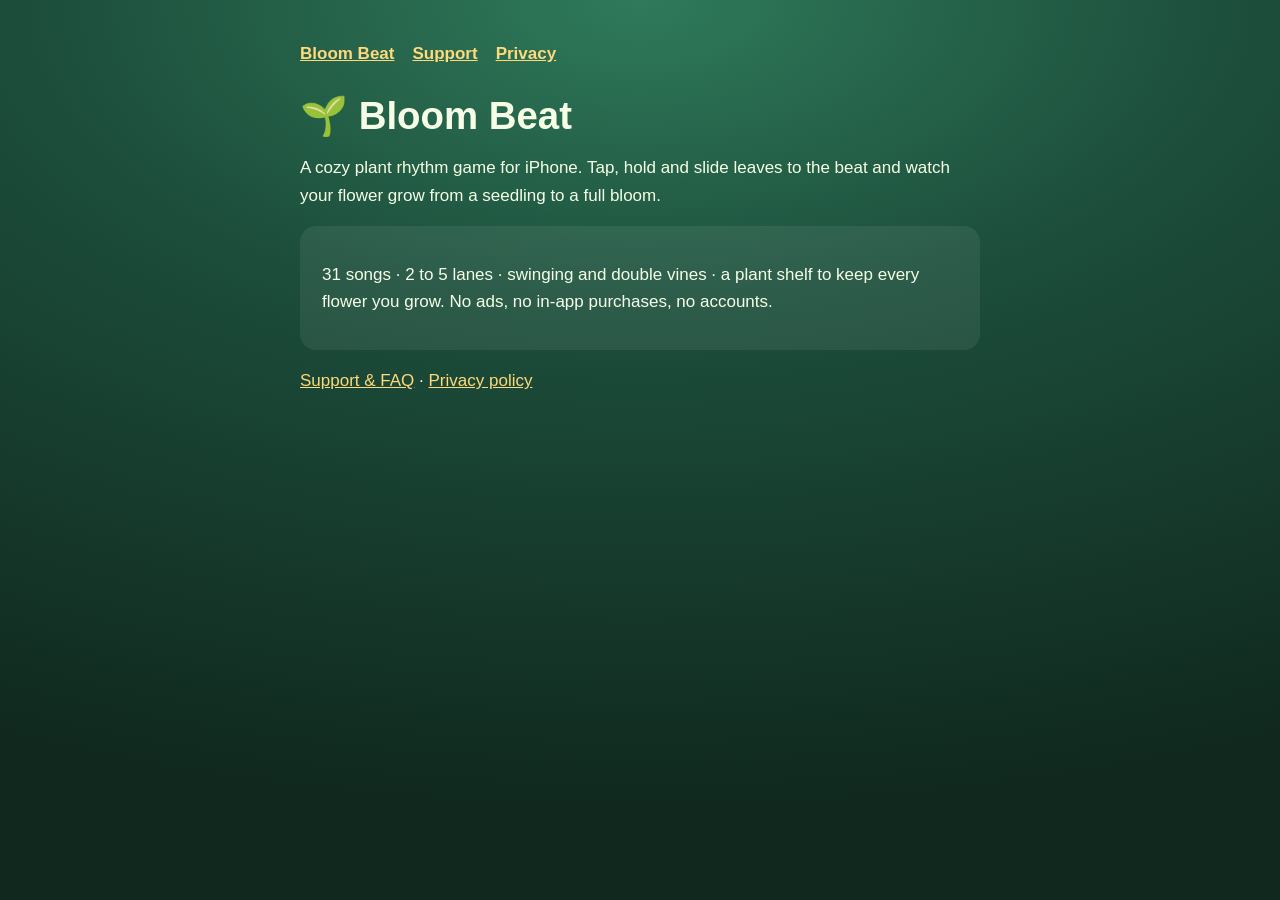
==== docs/index.html @ 01aa15d1 "Fix support and privacy pages Co-Authored-By: Claude Sonnet 5.5 <noreply@anthropic.com> Claude-Sessi" ====
<!doctype html><html lang="en"><head><meta charset="utf-8"><meta name="viewport" content="width=device-width,initial-scale=1">
<title>Bloom Beat</title>
<style>
:root{--bg:#10281e;--ink:#f6ffe6;--muted:#c4e8c4;--accent:#ffd97a}
*{box-sizing:border-box}
body{margin:0;background:radial-gradient(120% 90% at 50% 0%,#2f7a5a 0%,#1c4d3b 40%,#10281e 100%) fixed;background-color:#10281e;color:var(--ink);
font:17px/1.6 -apple-system,BlinkMacSystemFont,"Segoe UI",Roboto,Helvetica,Arial,sans-serif}
main{max-width:720px;margin:0 auto;padding:40px 20px 80px}
nav{display:flex;gap:18px;margin-bottom:28px;font-weight:700}
a{color:var(--accent)}
h1{font-size:2.4rem;line-height:1.1;margin:.2em 0 .4em}
h2{margin-top:1.8em;color:var(--accent)}
.card{background:rgba(255,255,255,.07);border-radius:16px;padding:18px 22px;margin:16px 0}
.muted{color:var(--muted)}
</style></head><body><main>
<nav><a href="index.html">Bloom Beat</a><a href="support.html">Support</a><a href="privacy.html">Privacy</a></nav>
<h1>🌱 Bloom Beat</h1>
<p>A cozy plant rhythm game for iPhone. Tap, hold and slide leaves to the beat and watch your flower grow from a seedling to a full bloom.</p>
<div class="card"><p>31 songs · 2 to 5 lanes · swinging and double vines · a plant shelf to keep every flower you grow. No ads, no in-app purchases, no accounts.</p></div>
<p><a href="support.html">Support &amp; FAQ</a> · <a href="privacy.html">Privacy policy</a></p></main></body></html>
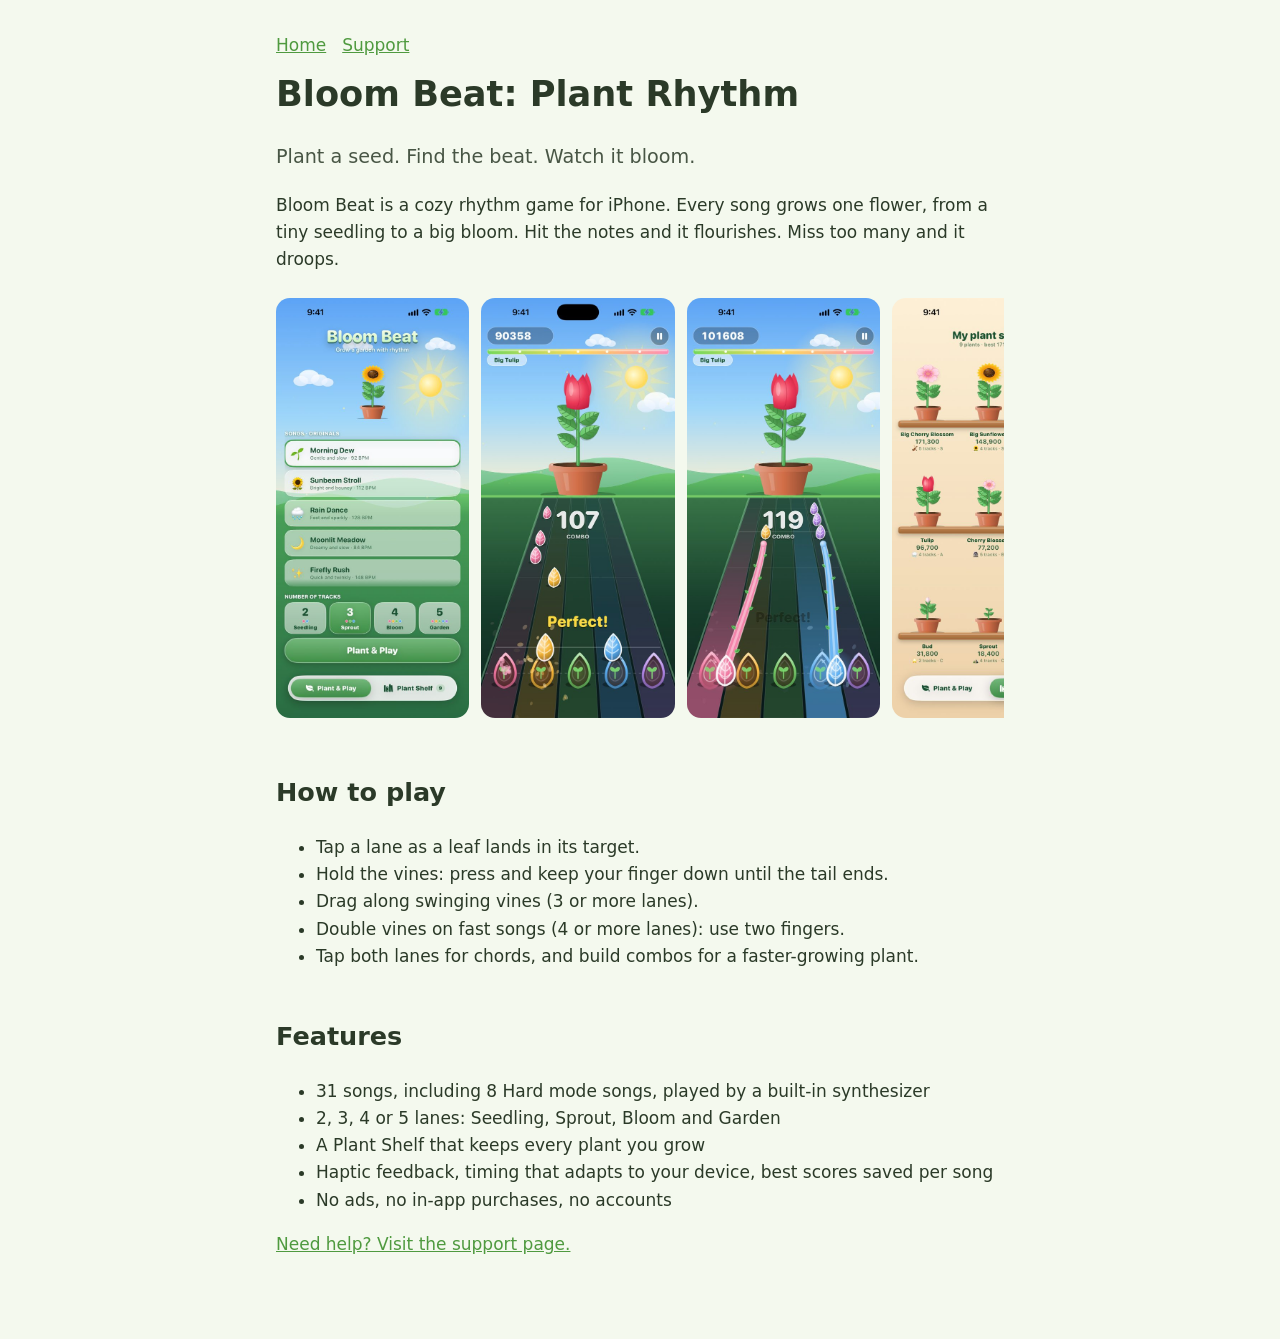
==== commit 5749514d: "Add GitHub Pages site for App Store support and marketing URLs Co-Authored-By: Claude Sonnet 5.5 <no" ====
--- a/docs/index.html
+++ b/docs/index.html
@@ -1,20 +1,34 @@
-<!doctype html><html lang="en"><head><meta charset="utf-8"><meta name="viewport" content="width=device-width,initial-scale=1">
-<title>Bloom Beat</title>
-<style>
-:root{--bg:#10281e;--ink:#f6ffe6;--muted:#c4e8c4;--accent:#ffd97a}
-*{box-sizing:border-box}
-body{margin:0;background:radial-gradient(120% 90% at 50% 0%,#2f7a5a 0%,#1c4d3b 40%,#10281e 100%) fixed;background-color:#10281e;color:var(--ink);
-font:17px/1.6 -apple-system,BlinkMacSystemFont,"Segoe UI",Roboto,Helvetica,Arial,sans-serif}
-main{max-width:720px;margin:0 auto;padding:40px 20px 80px}
-nav{display:flex;gap:18px;margin-bottom:28px;font-weight:700}
-a{color:var(--accent)}
-h1{font-size:2.4rem;line-height:1.1;margin:.2em 0 .4em}
-h2{margin-top:1.8em;color:var(--accent)}
-.card{background:rgba(255,255,255,.07);border-radius:16px;padding:18px 22px;margin:16px 0}
-.muted{color:var(--muted)}
-</style></head><body><main>
-<nav><a href="index.html">Bloom Beat</a><a href="support.html">Support</a><a href="privacy.html">Privacy</a></nav>
-<h1>🌱 Bloom Beat</h1>
-<p>A cozy plant rhythm game for iPhone. Tap, hold and slide leaves to the beat and watch your flower grow from a seedling to a full bloom.</p>
-<div class="card"><p>31 songs · 2 to 5 lanes · swinging and double vines · a plant shelf to keep every flower you grow. No ads, no in-app purchases, no accounts.</p></div>
-<p><a href="support.html">Support &amp; FAQ</a> · <a href="privacy.html">Privacy policy</a></p></main></body></html>
+<!doctype html>
+<html lang="en"><head><meta charset="utf-8"><meta name="viewport" content="width=device-width,initial-scale=1">
+<title>Bloom Beat: Plant Rhythm</title>
+<meta name="description" content="A cozy rhythm game for iPhone where your plant is your health bar. Tap leaves, hold vines and grow a garden to the beat.">
+<link rel="stylesheet" href="style.css"></head><body><main>
+<nav><a href="index.html">Home</a><a href="support.html">Support</a></nav>
+<h1>Bloom Beat: Plant Rhythm</h1>
+<p class="tag">Plant a seed. Find the beat. Watch it bloom.</p>
+<p>Bloom Beat is a cozy rhythm game for iPhone. Every song grows one flower, from a tiny seedling to a big bloom. Hit the notes and it flourishes. Miss too many and it droops.</p>
+<div class="shots">
+<img src="img/01-menu.jpg" alt="Song list and lane picker">
+<img src="img/02-gameplay.jpg" alt="The 3D leaf track and a growing plant">
+<img src="img/03-double-vines.jpg" alt="Two vines held at once">
+<img src="img/04-shelf.jpg" alt="The Plant Shelf">
+<img src="img/05-results.jpg" alt="Results screen">
+</div>
+<h2>How to play</h2>
+<ul>
+<li>Tap a lane as a leaf lands in its target.</li>
+<li>Hold the vines: press and keep your finger down until the tail ends.</li>
+<li>Drag along swinging vines (3 or more lanes).</li>
+<li>Double vines on fast songs (4 or more lanes): use two fingers.</li>
+<li>Tap both lanes for chords, and build combos for a faster-growing plant.</li>
+</ul>
+<h2>Features</h2>
+<ul>
+<li>31 songs, including 8 Hard mode songs, played by a built-in synthesizer</li>
+<li>2, 3, 4 or 5 lanes: Seedling, Sprout, Bloom and Garden</li>
+<li>A Plant Shelf that keeps every plant you grow</li>
+<li>Haptic feedback, timing that adapts to your device, best scores saved per song</li>
+<li>No ads, no in-app purchases, no accounts</li>
+</ul>
+<p><a href="support.html">Need help? Visit the support page.</a></p>
+</main></body></html>
--- a/docs/style.css
+++ b/docs/style.css
@@ -0,0 +1,12 @@
+:root{--bg:#f4f9ee;--ink:#2b3a28;--accent:#4f9a3f;--card:#fff}
+@media(prefers-color-scheme:dark){:root{--bg:#182118;--ink:#e6f0df;--accent:#8fd37c;--card:#233023}}
+*{box-sizing:border-box}
+body{margin:0;background:var(--bg);color:var(--ink);font:17px/1.6 -apple-system,system-ui,sans-serif}
+main{max-width:760px;margin:0 auto;padding:32px 16px 64px}
+h1{font-size:2.2rem;margin:.2em 0}h2{margin-top:1.8em}
+a{color:var(--accent)}
+.tag{font-size:1.2rem;opacity:.85}
+.shots{display:flex;gap:12px;overflow-x:auto;padding:8px 0}
+.shots img{height:420px;width:auto;border-radius:14px;flex:none}
+.card{background:var(--card);border-radius:14px;padding:4px 20px 16px}
+nav a{margin-right:16px}
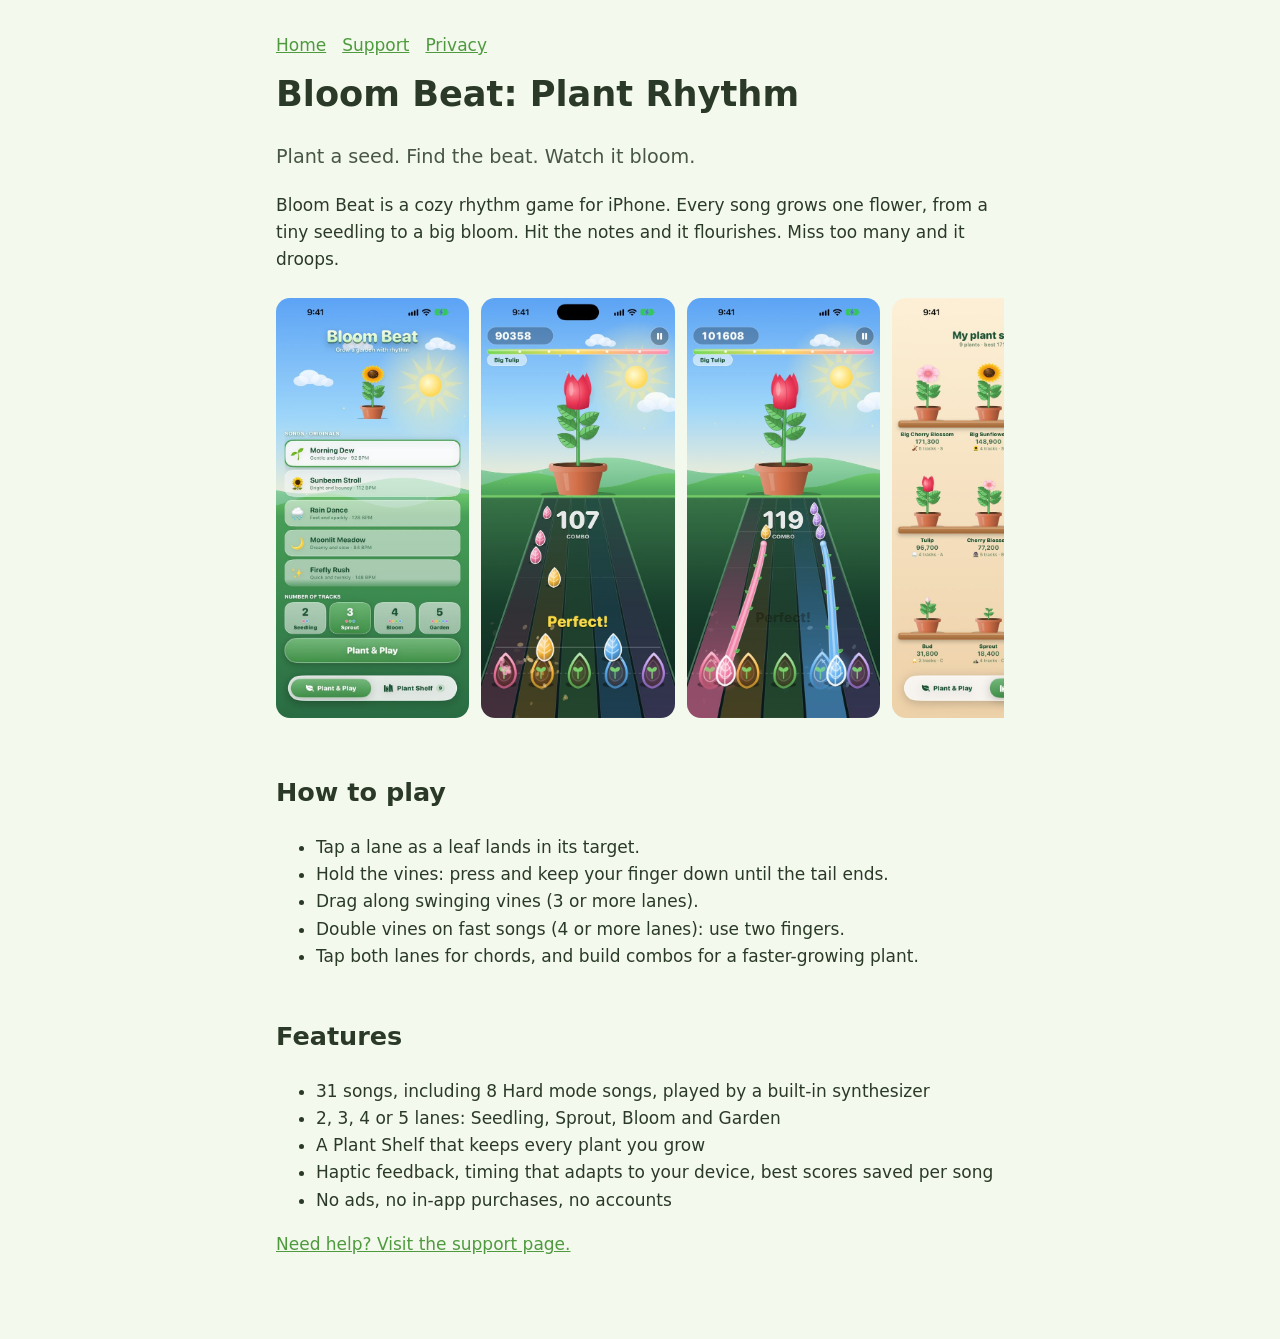
==== commit a943ef6f: "Add privacy policy page Co-Authored-By: Claude Sonnet 5.5 <noreply@anthropic.com> Claude-Session: ht" ====
--- a/docs/index.html
+++ b/docs/index.html
@@ -3,7 +3,7 @@
 <title>Bloom Beat: Plant Rhythm</title>
 <meta name="description" content="A cozy rhythm game for iPhone where your plant is your health bar. Tap leaves, hold vines and grow a garden to the beat.">
 <link rel="stylesheet" href="style.css"></head><body><main>
-<nav><a href="index.html">Home</a><a href="support.html">Support</a></nav>
+<nav><a href="index.html">Home</a><a href="support.html">Support</a><a href="privacy.html">Privacy</a></nav>
 <h1>Bloom Beat: Plant Rhythm</h1>
 <p class="tag">Plant a seed. Find the beat. Watch it bloom.</p>
 <p>Bloom Beat is a cozy rhythm game for iPhone. Every song grows one flower, from a tiny seedling to a big bloom. Hit the notes and it flourishes. Miss too many and it droops.</p>
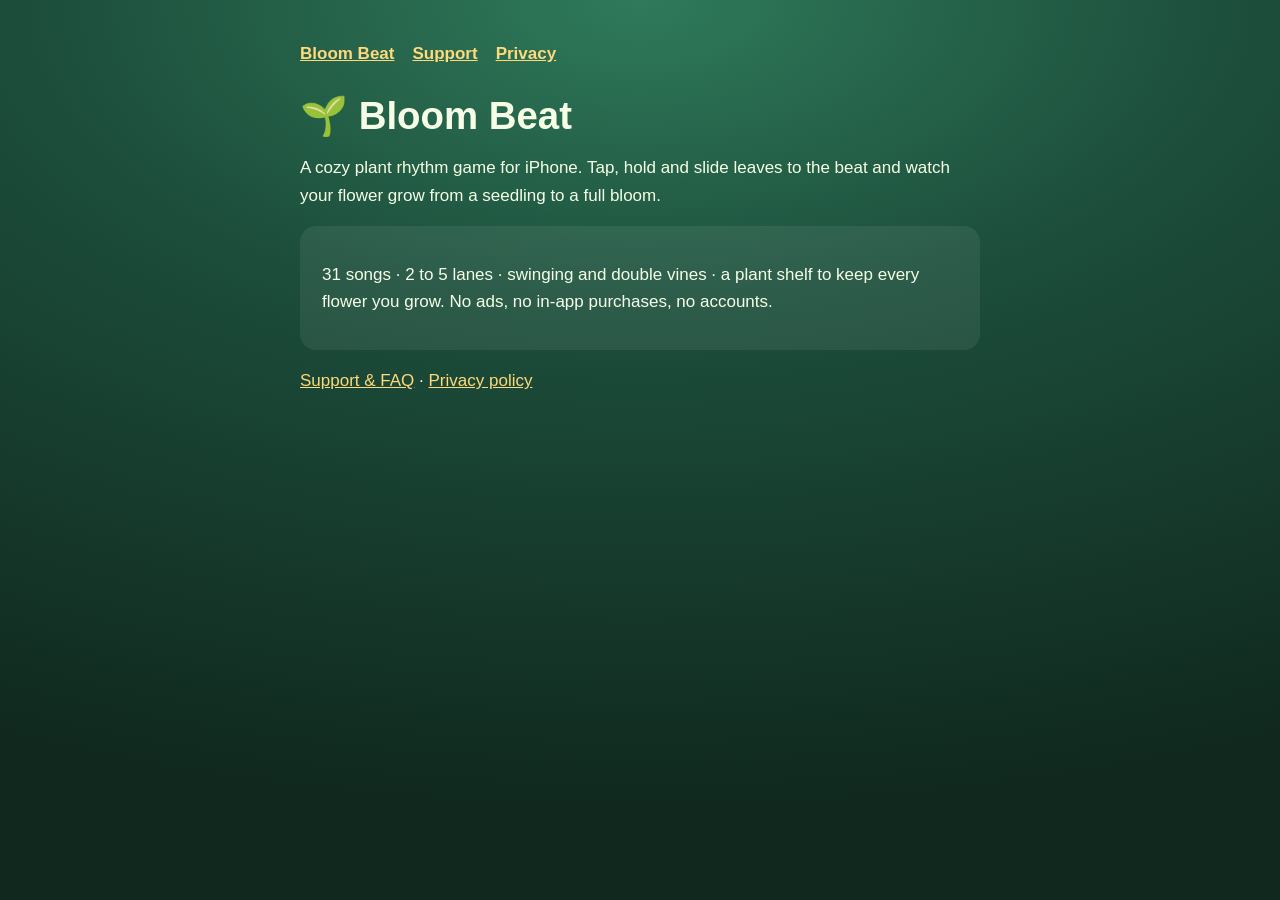
==== commit 6f39ffd7: "Merge pull request #4 from bshayler/app-store-marketing App store marketing" ====
--- a/docs/index.html
+++ b/docs/index.html
@@ -1,34 +1,20 @@
-<!doctype html>
-<html lang="en"><head><meta charset="utf-8"><meta name="viewport" content="width=device-width,initial-scale=1">
-<title>Bloom Beat: Plant Rhythm</title>
-<meta name="description" content="A cozy rhythm game for iPhone where your plant is your health bar. Tap leaves, hold vines and grow a garden to the beat.">
-<link rel="stylesheet" href="style.css"></head><body><main>
-<nav><a href="index.html">Home</a><a href="support.html">Support</a><a href="privacy.html">Privacy</a></nav>
-<h1>Bloom Beat: Plant Rhythm</h1>
-<p class="tag">Plant a seed. Find the beat. Watch it bloom.</p>
-<p>Bloom Beat is a cozy rhythm game for iPhone. Every song grows one flower, from a tiny seedling to a big bloom. Hit the notes and it flourishes. Miss too many and it droops.</p>
-<div class="shots">
-<img src="img/01-menu.jpg" alt="Song list and lane picker">
-<img src="img/02-gameplay.jpg" alt="The 3D leaf track and a growing plant">
-<img src="img/03-double-vines.jpg" alt="Two vines held at once">
-<img src="img/04-shelf.jpg" alt="The Plant Shelf">
-<img src="img/05-results.jpg" alt="Results screen">
-</div>
-<h2>How to play</h2>
-<ul>
-<li>Tap a lane as a leaf lands in its target.</li>
-<li>Hold the vines: press and keep your finger down until the tail ends.</li>
-<li>Drag along swinging vines (3 or more lanes).</li>
-<li>Double vines on fast songs (4 or more lanes): use two fingers.</li>
-<li>Tap both lanes for chords, and build combos for a faster-growing plant.</li>
-</ul>
-<h2>Features</h2>
-<ul>
-<li>31 songs, including 8 Hard mode songs, played by a built-in synthesizer</li>
-<li>2, 3, 4 or 5 lanes: Seedling, Sprout, Bloom and Garden</li>
-<li>A Plant Shelf that keeps every plant you grow</li>
-<li>Haptic feedback, timing that adapts to your device, best scores saved per song</li>
-<li>No ads, no in-app purchases, no accounts</li>
-</ul>
-<p><a href="support.html">Need help? Visit the support page.</a></p>
-</main></body></html>
+<!doctype html><html lang="en"><head><meta charset="utf-8"><meta name="viewport" content="width=device-width,initial-scale=1">
+<title>Bloom Beat</title>
+<style>
+:root{--bg:#10281e;--ink:#f6ffe6;--muted:#c4e8c4;--accent:#ffd97a}
+*{box-sizing:border-box}
+body{margin:0;background:radial-gradient(120% 90% at 50% 0%,#2f7a5a 0%,#1c4d3b 40%,#10281e 100%) fixed;background-color:#10281e;color:var(--ink);
+font:17px/1.6 -apple-system,BlinkMacSystemFont,"Segoe UI",Roboto,Helvetica,Arial,sans-serif}
+main{max-width:720px;margin:0 auto;padding:40px 20px 80px}
+nav{display:flex;gap:18px;margin-bottom:28px;font-weight:700}
+a{color:var(--accent)}
+h1{font-size:2.4rem;line-height:1.1;margin:.2em 0 .4em}
+h2{margin-top:1.8em;color:var(--accent)}
+.card{background:rgba(255,255,255,.07);border-radius:16px;padding:18px 22px;margin:16px 0}
+.muted{color:var(--muted)}
+</style></head><body><main>
+<nav><a href="index.html">Bloom Beat</a><a href="support.html">Support</a><a href="privacy.html">Privacy</a></nav>
+<h1>🌱 Bloom Beat</h1>
+<p>A cozy plant rhythm game for iPhone. Tap, hold and slide leaves to the beat and watch your flower grow from a seedling to a full bloom.</p>
+<div class="card"><p>31 songs · 2 to 5 lanes · swinging and double vines · a plant shelf to keep every flower you grow. No ads, no in-app purchases, no accounts.</p></div>
+<p><a href="support.html">Support &amp; FAQ</a> · <a href="privacy.html">Privacy policy</a></p></main></body></html>
